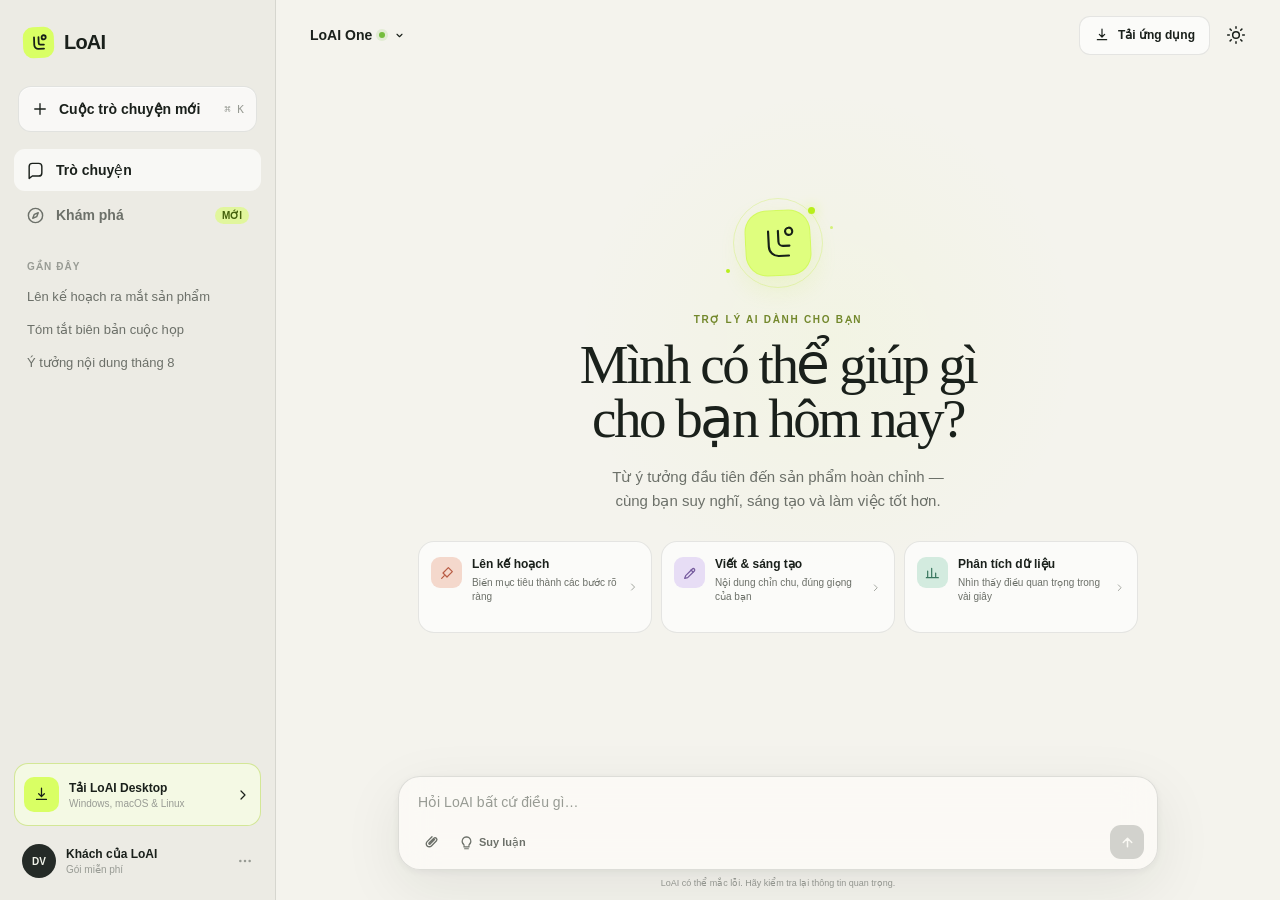
==== index.html @ 9339331f "Build LoAI product chat experience" ====
<!doctype html>
<html lang="vi">
  <head>
    <meta charset="UTF-8" />
    <meta name="viewport" content="width=device-width, initial-scale=1.0" />
    <meta name="description" content="LoAI — trợ lý AI hiểu cách bạn làm việc, viết và sáng tạo." />
    <meta name="theme-color" content="#f4f3ed" />
    <title>LoAI — Nghĩ lớn hơn. Làm nhanh hơn.</title>
    <link rel="icon" href="favicon.svg" type="image/svg+xml" />
    <link rel="stylesheet" href="styles.css" />
  </head>
  <body>
    <a class="skip-link" href="#main">Chuyển tới nội dung</a>

    <div class="app-shell">
      <div class="scrim" data-close-sidebar hidden></div>
      <aside class="sidebar" id="sidebar" aria-label="Thanh điều hướng">
        <div class="sidebar-top">
          <a class="brand" href="./" aria-label="Trang chủ LoAI">
            <span class="brand-mark" aria-hidden="true">
              <svg viewBox="0 0 32 32"><path d="M9 7.5v11c0 3.4 2.7 6 6 6h8"/><path d="M15.5 7.5v8.6c0 1.4 1.1 2.5 2.5 2.5h5"/><circle cx="23" cy="8" r="3"/></svg>
            </span>
            <span>LoAI</span>
          </a>
          <button class="icon-button mobile-only" type="button" data-close-sidebar aria-label="Đóng menu">
            <svg viewBox="0 0 24 24"><path d="m6 6 12 12M18 6 6 18"/></svg>
          </button>
        </div>

        <button class="new-chat" type="button" data-new-chat>
          <svg viewBox="0 0 24 24"><path d="M12 5v14M5 12h14"/></svg>
          <span>Cuộc trò chuyện mới</span>
          <kbd>⌘ K</kbd>
        </button>

        <nav class="sidebar-nav" aria-label="Điều hướng chính">
          <a class="nav-item is-active" href="#chat">
            <svg viewBox="0 0 24 24"><path d="M20 15a4 4 0 0 1-4 4H8l-4 3V7a4 4 0 0 1 4-4h8a4 4 0 0 1 4 4Z"/></svg>
            Trò chuyện
          </a>
          <a class="nav-item" href="#kham-pha">
            <svg viewBox="0 0 24 24"><circle cx="12" cy="12" r="9"/><path d="m15.5 8.5-2 5-5 2 2-5Z"/></svg>
            Khám phá
            <span class="badge">Mới</span>
          </a>
        </nav>

        <div class="history">
          <p class="eyebrow">Gần đây</p>
          <button class="history-item" type="button">Lên kế hoạch ra mắt sản phẩm</button>
          <button class="history-item" type="button">Tóm tắt biên bản cuộc họp</button>
          <button class="history-item" type="button">Ý tưởng nội dung tháng 8</button>
        </div>

        <div class="sidebar-footer">
          <a class="download-card" href="https://github.com/aerovfx/LoAIapp/releases/latest" target="_blank" rel="noopener noreferrer">
            <span class="download-icon"><svg viewBox="0 0 24 24"><path d="M12 3v12m0 0 4-4m-4 4-4-4M5 19h14"/></svg></span>
            <span><strong>Tải LoAI Desktop</strong><small>Windows, macOS & Linux</small></span>
            <svg class="arrow" viewBox="0 0 24 24"><path d="m9 18 6-6-6-6"/></svg>
          </a>
          <button class="profile" type="button">
            <span class="avatar">DV</span>
            <span><strong>Khách của LoAI</strong><small>Gói miễn phí</small></span>
            <svg viewBox="0 0 24 24"><circle cx="5" cy="12" r="1"/><circle cx="12" cy="12" r="1"/><circle cx="19" cy="12" r="1"/></svg>
          </button>
        </div>
      </aside>

      <main class="main" id="main">
        <header class="topbar">
          <button class="icon-button menu-button" type="button" data-open-sidebar aria-label="Mở menu" aria-controls="sidebar" aria-expanded="false">
            <svg viewBox="0 0 24 24"><path d="M4 7h16M4 12h16M4 17h16"/></svg>
          </button>
          <button class="model-picker" type="button" aria-label="Chọn mô hình">
            <span>LoAI One</span>
            <span class="status-dot"></span>
            <svg viewBox="0 0 24 24"><path d="m8 10 4 4 4-4"/></svg>
          </button>
          <div class="topbar-actions">
            <a class="desktop-cta" href="https://github.com/aerovfx/LoAIapp/releases/latest" target="_blank" rel="noopener noreferrer">
              <svg viewBox="0 0 24 24"><path d="M12 3v12m0 0 4-4m-4 4-4-4M5 19h14"/></svg>
              Tải ứng dụng
            </a>
            <button class="icon-button" type="button" data-theme-toggle aria-label="Đổi giao diện sáng tối">
              <svg class="sun-icon" viewBox="0 0 24 24"><circle cx="12" cy="12" r="4"/><path d="M12 2v2M12 20v2M4.93 4.93l1.42 1.42m11.3 11.3 1.42 1.42M2 12h2m16 0h2M4.93 19.07l1.42-1.42m11.3-11.3 1.42-1.42"/></svg>
              <svg class="moon-icon" viewBox="0 0 24 24"><path d="M20 15.3A9 9 0 0 1 8.7 4a9 9 0 1 0 11.3 11.3Z"/></svg>
            </button>
          </div>
        </header>

        <section class="chat" id="chat" aria-live="polite">
          <div class="welcome" data-welcome>
            <div class="hero-orbit" aria-hidden="true">
              <div class="orbit-ring"></div>
              <span class="spark spark-one"></span><span class="spark spark-two"></span>
              <div class="hero-mark">
                <svg viewBox="0 0 48 48"><path d="M13 10v17c0 6 4.8 11 11 11h11"/><path d="M24 10v12c0 2.8 2.2 5 5 5h7"/><circle cx="36" cy="11" r="4"/></svg>
              </div>
            </div>
            <p class="hero-kicker">TRỢ LÝ AI DÀNH CHO BẠN</p>
            <h1>Mình có thể giúp gì<br />cho bạn hôm nay?</h1>
            <p class="hero-copy">Từ ý tưởng đầu tiên đến sản phẩm hoàn chỉnh —<br class="desktop-break" /> cùng bạn suy nghĩ, sáng tạo và làm việc tốt hơn.</p>

            <div class="suggestions" aria-label="Câu hỏi gợi ý">
              <button type="button" data-prompt="Lên kế hoạch ra mắt sản phẩm trong 30 ngày">
                <span class="suggestion-icon coral"><svg viewBox="0 0 24 24"><path d="M14 4 6 12l6 6 8-8-6-6Z"/><path d="m4 20 4-4"/></svg></span>
                <span><strong>Lên kế hoạch</strong><small>Biến mục tiêu thành các bước rõ ràng</small></span>
                <svg class="arrow" viewBox="0 0 24 24"><path d="m9 18 6-6-6-6"/></svg>
              </button>
              <button type="button" data-prompt="Viết một bài giới thiệu LoAI thật cuốn hút">
                <span class="suggestion-icon lilac"><svg viewBox="0 0 24 24"><path d="m4 20 4.5-1 10-10a2.1 2.1 0 0 0-3-3l-10 10L4 20Z"/><path d="m13.5 7.5 3 3"/></svg></span>
                <span><strong>Viết & sáng tạo</strong><small>Nội dung chỉn chu, đúng giọng của bạn</small></span>
                <svg class="arrow" viewBox="0 0 24 24"><path d="m9 18 6-6-6-6"/></svg>
              </button>
              <button type="button" data-prompt="Phân tích những xu hướng AI nổi bật gần đây">
                <span class="suggestion-icon mint"><svg viewBox="0 0 24 24"><path d="M4 19V9m6 10V5m6 14v-7m4 7H2"/></svg></span>
                <span><strong>Phân tích dữ liệu</strong><small>Nhìn thấy điều quan trọng trong vài giây</small></span>
                <svg class="arrow" viewBox="0 0 24 24"><path d="m9 18 6-6-6-6"/></svg>
              </button>
            </div>
          </div>

          <div class="conversation" data-conversation hidden></div>
        </section>

        <div class="composer-wrap">
          <form class="composer" data-composer>
            <label class="sr-only" for="message">Nhắn tin cho LoAI</label>
            <textarea id="message" rows="1" maxlength="2000" placeholder="Hỏi LoAI bất cứ điều gì…"></textarea>
            <div class="composer-actions">
              <div>
                <button class="tool-button" type="button" aria-label="Đính kèm tệp"><svg viewBox="0 0 24 24"><path d="m12 5-6.5 6.5a4 4 0 0 0 5.7 5.7L18 10.4a2.5 2.5 0 0 0-3.5-3.5L8 13.4a1 1 0 0 0 1.4 1.4l6-6"/></svg></button>
                <button class="mode-button" type="button"><svg viewBox="0 0 24 24"><path d="M12 3a7 7 0 0 0-4 12.7V19h8v-3.3A7 7 0 0 0 12 3Z"/><path d="M9 22h6"/></svg> Suy luận</button>
              </div>
              <button class="send-button" type="submit" aria-label="Gửi tin nhắn" disabled><svg viewBox="0 0 24 24"><path d="m6 12 6-6 6 6M12 6v12"/></svg></button>
            </div>
          </form>
          <p class="disclaimer">LoAI có thể mắc lỗi. Hãy kiểm tra lại thông tin quan trọng.</p>
        </div>
      </main>
    </div>

    <script src="app.js"></script>
  </body>
</html>
---- styles.css ----
:root {
  color-scheme: light;
  --bg: #f4f3ed;
  --panel: #ecebe4;
  --card: rgba(255, 255, 255, 0.66);
  --card-solid: #fbfaf6;
  --text: #1a201b;
  --muted: #6c7069;
  --subtle: #989b94;
  --line: rgba(26, 32, 27, 0.1);
  --accent: #d9ff64;
  --accent-strong: #b9ef1c;
  --accent-ink: #172018;
  --shadow: 0 18px 60px rgba(31, 35, 27, 0.08), 0 2px 8px rgba(31, 35, 27, 0.06);
  --sidebar-width: 276px;
}

[data-theme="dark"] {
  color-scheme: dark;
  --bg: #171a18;
  --panel: #111412;
  --card: rgba(255, 255, 255, 0.055);
  --card-solid: #222622;
  --text: #f1f2ea;
  --muted: #a2a69d;
  --subtle: #797e76;
  --line: rgba(255, 255, 255, 0.1);
  --accent: #cdf450;
  --accent-strong: #b5e929;
  --accent-ink: #151a15;
  --shadow: 0 18px 60px rgba(0, 0, 0, 0.28), 0 2px 8px rgba(0, 0, 0, 0.18);
}

* { box-sizing: border-box; }
html { height: 100%; scroll-behavior: smooth; }
body {
  margin: 0;
  min-width: 320px;
  height: 100%;
  overflow: hidden;
  background: var(--bg);
  color: var(--text);
  font-family: Inter, ui-sans-serif, -apple-system, BlinkMacSystemFont, "Segoe UI", sans-serif;
  -webkit-font-smoothing: antialiased;
}
button, textarea { font: inherit; }
button, a { -webkit-tap-highlight-color: transparent; }
button { color: inherit; }
a { color: inherit; text-decoration: none; }
svg { width: 20px; fill: none; stroke: currentColor; stroke-width: 1.8; stroke-linecap: round; stroke-linejoin: round; }
button:focus-visible, a:focus-visible, textarea:focus-visible { outline: 3px solid color-mix(in srgb, var(--accent-strong) 70%, transparent); outline-offset: 2px; }

.skip-link { position: fixed; z-index: 100; top: 10px; left: 10px; padding: 10px 14px; border-radius: 10px; background: var(--text); color: var(--bg); transform: translateY(-150%); }
.skip-link:focus { transform: none; }
.sr-only { position: absolute; width: 1px; height: 1px; overflow: hidden; clip: rect(0, 0, 0, 0); white-space: nowrap; }
.app-shell { display: flex; height: 100dvh; }

.sidebar { width: var(--sidebar-width); flex: 0 0 var(--sidebar-width); display: flex; flex-direction: column; padding: 20px 14px 12px; background: var(--panel); border-right: 1px solid var(--line); z-index: 30; }
.sidebar-top { height: 44px; display: flex; align-items: center; justify-content: space-between; padding: 0 6px 0 9px; }
.brand { display: inline-flex; align-items: center; gap: 10px; font-size: 20px; font-weight: 750; letter-spacing: -0.04em; }
.brand-mark { display: grid; place-items: center; width: 31px; height: 31px; border-radius: 10px; background: var(--accent); color: var(--accent-ink); transform: rotate(-2deg); }
.brand-mark svg { width: 22px; stroke-width: 2.6; }
.icon-button { width: 40px; height: 40px; display: grid; place-items: center; border: 0; border-radius: 12px; background: transparent; cursor: pointer; }
.icon-button:hover { background: var(--card); }
.mobile-only, .menu-button { display: none; }
.new-chat { min-height: 46px; margin: 22px 4px 17px; padding: 0 12px; display: flex; align-items: center; gap: 10px; border: 1px solid var(--line); border-radius: 13px; background: var(--card); box-shadow: 0 1px 0 rgba(255,255,255,.5) inset; cursor: pointer; font-size: 14px; font-weight: 620; }
.new-chat:hover { border-color: color-mix(in srgb, var(--text) 18%, transparent); background: var(--card-solid); }
.new-chat svg { width: 18px; }
.new-chat kbd { margin-left: auto; color: var(--subtle); font: 11px ui-monospace, monospace; }
.sidebar-nav { display: grid; gap: 3px; }
.nav-item { min-height: 42px; display: flex; align-items: center; gap: 11px; padding: 0 12px; border-radius: 11px; color: var(--muted); font-size: 14px; font-weight: 560; }
.nav-item svg { width: 19px; }
.nav-item:hover, .nav-item.is-active { color: var(--text); background: var(--card); }
.badge { margin-left: auto; padding: 3px 7px; border-radius: 999px; color: #44600c; background: color-mix(in srgb, var(--accent) 55%, transparent); font-size: 10px; font-weight: 750; text-transform: uppercase; }
.history { padding: 25px 5px 0; overflow: hidden; }
.eyebrow { margin: 0 8px 8px; color: var(--subtle); font-size: 10px; font-weight: 750; letter-spacing: .11em; text-transform: uppercase; }
.history-item { width: 100%; padding: 9px 8px; overflow: hidden; border: 0; border-radius: 9px; background: transparent; color: var(--muted); cursor: pointer; font-size: 13px; text-align: left; text-overflow: ellipsis; white-space: nowrap; }
.history-item:hover { color: var(--text); background: var(--card); }
.sidebar-footer { margin-top: auto; display: grid; gap: 8px; }
.download-card { min-height: 63px; display: flex; align-items: center; gap: 10px; padding: 9px; border: 1px solid color-mix(in srgb, var(--accent-strong) 32%, var(--line)); border-radius: 14px; background: color-mix(in srgb, var(--accent) 12%, var(--card)); }
.download-card:hover { background: color-mix(in srgb, var(--accent) 22%, var(--card)); }
.download-icon { width: 35px; height: 35px; flex: 0 0 auto; display: grid; place-items: center; border-radius: 10px; background: var(--accent); color: var(--accent-ink); }
.download-icon svg { width: 17px; }
.download-card > span:nth-child(2), .profile > span:nth-child(2) { min-width: 0; display: grid; gap: 3px; }
.download-card strong, .profile strong { font-size: 12px; font-weight: 680; }
.download-card small, .profile small { color: var(--subtle); font-size: 10px; }
.arrow { width: 16px; margin-left: auto; }
.profile { width: 100%; min-height: 54px; display: flex; align-items: center; gap: 10px; padding: 8px; border: 0; border-radius: 12px; background: transparent; cursor: pointer; text-align: left; }
.profile:hover { background: var(--card); }
.profile > svg { width: 16px; margin-left: auto; color: var(--subtle); }
.avatar { width: 34px; height: 34px; display: grid; place-items: center; border-radius: 50%; background: #252b27; color: #f2f4ea; font-size: 10px; font-weight: 720; }

.main { position: relative; min-width: 0; flex: 1; display: flex; flex-direction: column; background: radial-gradient(circle at 55% 38%, color-mix(in srgb, var(--accent) 7%, transparent), transparent 32%), var(--bg); }
.topbar { height: 70px; flex: 0 0 70px; display: flex; align-items: center; justify-content: space-between; padding: 0 24px; }
.model-picker { min-height: 40px; display: flex; align-items: center; gap: 7px; padding: 0 10px; border: 0; border-radius: 11px; background: transparent; cursor: pointer; font-size: 14px; font-weight: 650; }
.model-picker:hover { background: var(--card); }
.model-picker svg { width: 15px; }
.status-dot { width: 6px; height: 6px; border-radius: 50%; background: #75bd3d; box-shadow: 0 0 0 3px color-mix(in srgb, #75bd3d 14%, transparent); }
.topbar-actions { display: flex; align-items: center; gap: 6px; }
.desktop-cta { height: 39px; display: inline-flex; align-items: center; gap: 8px; padding: 0 14px; border: 1px solid var(--line); border-radius: 11px; background: var(--card); font-size: 12px; font-weight: 650; }
.desktop-cta:hover { border-color: color-mix(in srgb, var(--accent-strong) 50%, var(--line)); }
.desktop-cta svg { width: 16px; }
.moon-icon { display: none; }
[data-theme="dark"] .sun-icon { display: none; }
[data-theme="dark"] .moon-icon { display: block; }

.chat { min-height: 0; flex: 1; overflow-y: auto; scrollbar-width: thin; scrollbar-color: var(--line) transparent; }
.welcome { width: min(820px, calc(100% - 40px)); min-height: 100%; margin: 0 auto; padding: clamp(24px, 5vh, 64px) 0 185px; display: flex; flex-direction: column; align-items: center; justify-content: center; text-align: center; }
.hero-orbit { position: relative; width: 92px; height: 92px; display: grid; place-items: center; margin-bottom: 25px; }
.orbit-ring { position: absolute; inset: 1px; border: 1px solid color-mix(in srgb, var(--accent-strong) 24%, transparent); border-radius: 50%; animation: orbit 12s linear infinite; }
.orbit-ring::after { content: ""; position: absolute; top: 8px; right: 7px; width: 7px; height: 7px; border-radius: 50%; background: var(--accent-strong); box-shadow: 0 0 12px var(--accent); }
.hero-mark { width: 66px; height: 66px; display: grid; place-items: center; border: 1px solid color-mix(in srgb, var(--accent-strong) 32%, transparent); border-radius: 22px; background: color-mix(in srgb, var(--accent) 82%, var(--card-solid)); color: var(--accent-ink); box-shadow: 0 10px 26px color-mix(in srgb, var(--accent-strong) 16%, transparent); transform: rotate(-3deg); }
.hero-mark svg { width: 43px; stroke-width: 2.4; }
.spark { position: absolute; border-radius: 50%; background: var(--accent-strong); }
.spark-one { width: 4px; height: 4px; left: -6px; bottom: 16px; }
.spark-two { width: 3px; height: 3px; right: -9px; top: 29px; opacity: .55; }
.hero-kicker { margin: 0 0 13px; color: #73882c; font-size: 10px; font-weight: 800; letter-spacing: .17em; }
.welcome h1 { margin: 0; max-width: 670px; font-family: Georgia, "Times New Roman", serif; font-size: clamp(38px, 4.3vw, 61px); font-weight: 480; letter-spacing: -.045em; line-height: .98; }
.hero-copy { margin: 20px 0 28px; color: var(--muted); font-size: 15px; line-height: 1.6; }
.suggestions { width: min(720px, 100%); display: grid; grid-template-columns: repeat(3, 1fr); gap: 9px; }
.suggestions button { min-height: 92px; display: flex; align-items: flex-start; gap: 10px; padding: 15px 12px; border: 1px solid var(--line); border-radius: 16px; background: var(--card); cursor: pointer; text-align: left; transition: transform .2s ease, border-color .2s ease, background .2s ease; }
.suggestions button:hover { transform: translateY(-2px); border-color: color-mix(in srgb, var(--text) 17%, transparent); background: var(--card-solid); }
.suggestions button > span:nth-child(2) { min-width: 0; display: grid; gap: 5px; }
.suggestions strong { font-size: 12px; font-weight: 680; }
.suggestions small { color: var(--muted); font-size: 10px; line-height: 1.35; }
.suggestion-icon { width: 31px; height: 31px; flex: 0 0 auto; display: grid; place-items: center; border-radius: 9px; }
.suggestion-icon svg { width: 16px; }
.suggestion-icon.coral { color: #b85b44; background: #f4d8cc; }
.suggestion-icon.lilac { color: #755a9d; background: #e7ddf5; }
.suggestion-icon.mint { color: #39775f; background: #d3ebdf; }
.suggestions .arrow { align-self: center; width: 14px; color: var(--subtle); }

.conversation { width: min(760px, calc(100% - 42px)); margin: 0 auto; padding: 48px 0 190px; }
.message { display: flex; gap: 13px; margin-bottom: 27px; animation: message-in .35s ease both; }
.message.user { justify-content: flex-end; }
.message-bubble { max-width: min(610px, 88%); font-size: 15px; line-height: 1.65; }
.user .message-bubble { padding: 11px 16px; border: 1px solid var(--line); border-radius: 18px 18px 5px 18px; background: var(--card-solid); }
.assistant-avatar { width: 32px; height: 32px; flex: 0 0 auto; display: grid; place-items: center; border-radius: 10px; background: var(--accent); color: var(--accent-ink); font-family: Georgia, serif; font-size: 15px; font-weight: bold; }
.assistant .message-bubble { padding-top: 3px; }
.assistant .message-bubble p { margin: 0; }
.typing { display: inline-flex; gap: 4px; align-items: center; height: 24px; }
.typing i { width: 5px; height: 5px; border-radius: 50%; background: var(--muted); animation: typing 1s ease-in-out infinite; }
.typing i:nth-child(2) { animation-delay: .15s; }.typing i:nth-child(3) { animation-delay: .3s; }

.composer-wrap { position: absolute; z-index: 10; right: 0; bottom: 0; left: 0; padding: 30px 24px 12px; background: linear-gradient(to bottom, transparent, var(--bg) 25%, var(--bg)); }
.composer { width: min(760px, 100%); margin: 0 auto; padding: 13px 13px 10px 17px; border: 1px solid color-mix(in srgb, var(--text) 13%, transparent); border-radius: 22px; background: color-mix(in srgb, var(--card-solid) 92%, transparent); box-shadow: var(--shadow); backdrop-filter: blur(18px); }
.composer textarea { width: 100%; min-height: 30px; max-height: 140px; display: block; resize: none; overflow-y: auto; border: 0; outline: 0; background: transparent; color: var(--text); font-size: 14px; line-height: 1.55; }
.composer textarea::placeholder { color: var(--subtle); }
.composer-actions, .composer-actions > div { display: flex; align-items: center; }
.composer-actions { justify-content: space-between; margin-top: 5px; }
.composer-actions > div { gap: 3px; }
.tool-button, .mode-button { height: 32px; border: 0; border-radius: 9px; background: transparent; color: var(--muted); cursor: pointer; }
.tool-button { width: 32px; display: grid; place-items: center; }
.tool-button svg { width: 18px; }
.mode-button { display: flex; align-items: center; gap: 5px; padding: 0 8px; font-size: 11px; font-weight: 580; }
.mode-button svg { width: 15px; }
.tool-button:hover, .mode-button:hover { color: var(--text); background: var(--card); }
.send-button { width: 34px; height: 34px; display: grid; place-items: center; border: 0; border-radius: 11px; background: var(--text); color: var(--bg); cursor: pointer; transition: transform .15s ease, opacity .15s ease; }
.send-button:hover:not(:disabled) { transform: translateY(-1px); }
.send-button:disabled { opacity: .18; cursor: default; }
.send-button svg { width: 17px; stroke-width: 2.1; }
.disclaimer { margin: 8px 0 0; color: var(--subtle); font-size: 9px; text-align: center; }
.scrim { position: fixed; z-index: 20; inset: 0; background: rgba(10, 14, 11, .38); backdrop-filter: blur(2px); }

@keyframes orbit { to { transform: rotate(360deg); } }
@keyframes message-in { from { opacity: 0; transform: translateY(8px); } }
@keyframes typing { 0%, 60%, 100% { opacity: .3; transform: translateY(0); } 30% { opacity: 1; transform: translateY(-3px); } }

@media (max-width: 980px) {
  .suggestions { grid-template-columns: 1fr; width: min(520px, 100%); }
  .suggestions button { min-height: 68px; align-items: center; }
  .welcome { justify-content: flex-start; padding-top: 5vh; }
}

@media (max-width: 820px) {
  .sidebar { position: fixed; top: 0; bottom: 0; left: 0; width: min(86vw, 310px); transform: translateX(-105%); transition: transform .25s ease; box-shadow: 20px 0 60px rgba(0,0,0,.16); }
  .sidebar.is-open { transform: none; }
  .mobile-only, .menu-button { display: grid; }
  .topbar { height: 62px; flex-basis: 62px; padding: 0 12px; }
  .topbar .model-picker { margin-right: auto; }
  .desktop-cta { width: 40px; padding: 0; justify-content: center; font-size: 0; }
  .desktop-cta svg { width: 18px; }
  .welcome { width: min(620px, calc(100% - 30px)); padding-bottom: 180px; }
  .composer-wrap { padding-right: 12px; padding-left: 12px; }
}

@media (max-width: 520px) {
  .welcome { padding-top: 22px; }
  .hero-orbit { width: 74px; height: 74px; margin-bottom: 18px; }
  .hero-mark { width: 55px; height: 55px; border-radius: 18px; }
  .hero-mark svg { width: 36px; }
  .welcome h1 { font-size: 37px; }
  .hero-copy { margin: 16px 0 21px; font-size: 13px; }
  .desktop-break { display: none; }
  .suggestions { gap: 7px; }
  .suggestions button { min-height: 62px; padding: 10px; border-radius: 14px; }
  .suggestions small { display: none; }
  .conversation { width: calc(100% - 28px); padding-top: 30px; }
  .message-bubble { font-size: 14px; }
  .composer { border-radius: 18px; }
}

@media (prefers-reduced-motion: reduce) {
  *, *::before, *::after { scroll-behavior: auto !important; animation-duration: .01ms !important; animation-iteration-count: 1 !important; transition-duration: .01ms !important; }
}
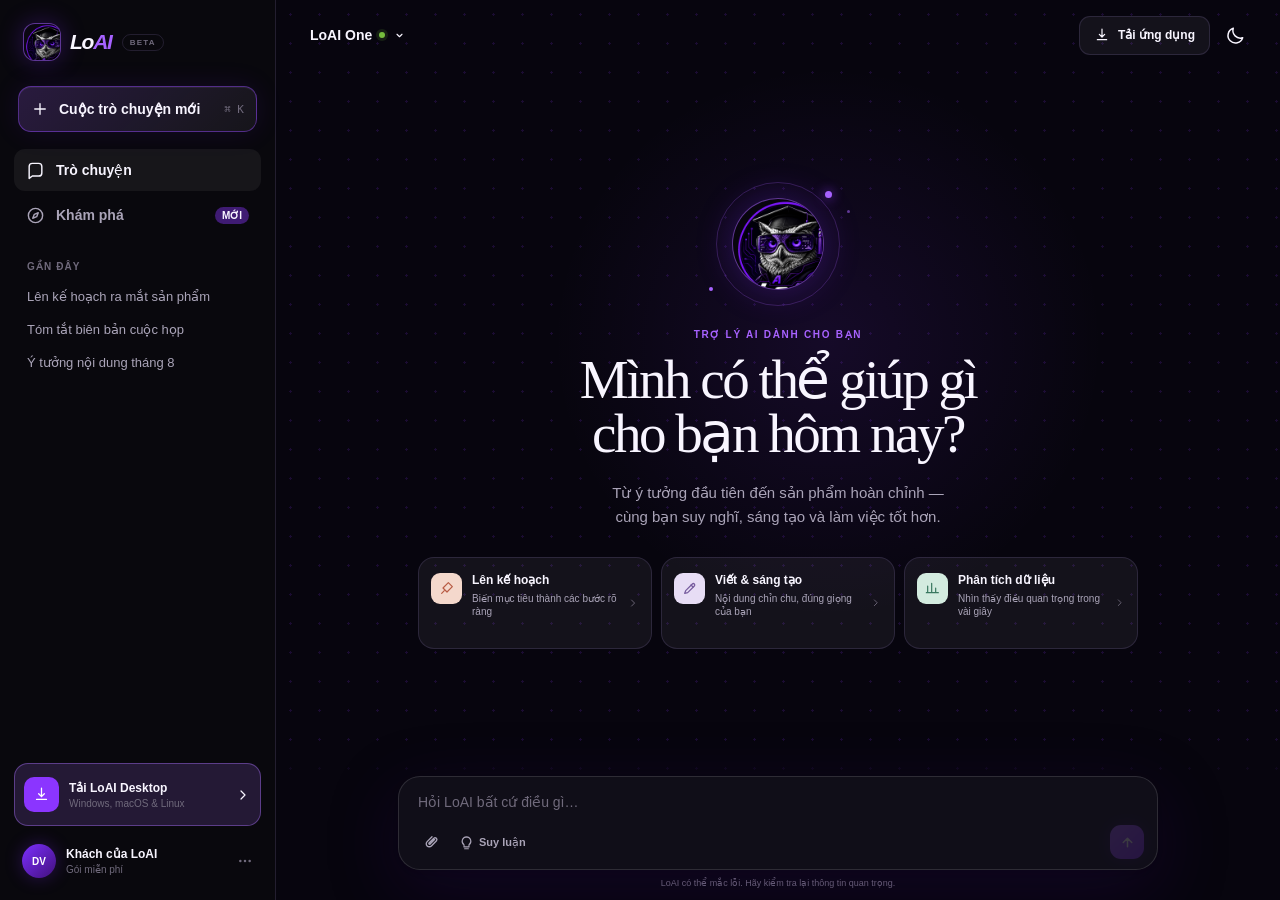
==== commit ee6706e6: "Apply LoAI owl branding and purple visual system" ====
--- a/index.html
+++ b/index.html
@@ -4,9 +4,9 @@
     <meta charset="UTF-8" />
     <meta name="viewport" content="width=device-width, initial-scale=1.0" />
     <meta name="description" content="LoAI — trợ lý AI hiểu cách bạn làm việc, viết và sáng tạo." />
-    <meta name="theme-color" content="#f4f3ed" />
+    <meta name="theme-color" content="#07050e" />
     <title>LoAI — Nghĩ lớn hơn. Làm nhanh hơn.</title>
-    <link rel="icon" href="favicon.svg" type="image/svg+xml" />
+    <link rel="icon" href="assets/owl.png" type="image/png" />
     <link rel="stylesheet" href="styles.css" />
   </head>
   <body>
@@ -17,10 +17,9 @@
       <aside class="sidebar" id="sidebar" aria-label="Thanh điều hướng">
         <div class="sidebar-top">
           <a class="brand" href="./" aria-label="Trang chủ LoAI">
-            <span class="brand-mark" aria-hidden="true">
-              <svg viewBox="0 0 32 32"><path d="M9 7.5v11c0 3.4 2.7 6 6 6h8"/><path d="M15.5 7.5v8.6c0 1.4 1.1 2.5 2.5 2.5h5"/><circle cx="23" cy="8" r="3"/></svg>
-            </span>
-            <span>LoAI</span>
+            <span class="brand-mark" aria-hidden="true"><img src="assets/owl.png" alt="" /></span>
+            <span class="brand-word"><i>Lo</i><b>AI</b></span>
+            <span class="brand-beta">Beta</span>
           </a>
           <button class="icon-button mobile-only" type="button" data-close-sidebar aria-label="Đóng menu">
             <svg viewBox="0 0 24 24"><path d="m6 6 12 12M18 6 6 18"/></svg>
@@ -53,7 +52,7 @@
         </div>
 
         <div class="sidebar-footer">
-          <a class="download-card" href="https://github.com/aerovfx/LoAIapp/releases/latest" target="_blank" rel="noopener noreferrer">
+          <a class="download-card" href="https://github.com/aerovfx/LoAIapp/releases" target="_blank" rel="noopener noreferrer">
             <span class="download-icon"><svg viewBox="0 0 24 24"><path d="M12 3v12m0 0 4-4m-4 4-4-4M5 19h14"/></svg></span>
             <span><strong>Tải LoAI Desktop</strong><small>Windows, macOS & Linux</small></span>
             <svg class="arrow" viewBox="0 0 24 24"><path d="m9 18 6-6-6-6"/></svg>
@@ -77,7 +76,7 @@
             <svg viewBox="0 0 24 24"><path d="m8 10 4 4 4-4"/></svg>
           </button>
           <div class="topbar-actions">
-            <a class="desktop-cta" href="https://github.com/aerovfx/LoAIapp/releases/latest" target="_blank" rel="noopener noreferrer">
+            <a class="desktop-cta" href="https://github.com/aerovfx/LoAIapp/releases" target="_blank" rel="noopener noreferrer">
               <svg viewBox="0 0 24 24"><path d="M12 3v12m0 0 4-4m-4 4-4-4M5 19h14"/></svg>
               Tải ứng dụng
             </a>
@@ -93,9 +92,7 @@
             <div class="hero-orbit" aria-hidden="true">
               <div class="orbit-ring"></div>
               <span class="spark spark-one"></span><span class="spark spark-two"></span>
-              <div class="hero-mark">
-                <svg viewBox="0 0 48 48"><path d="M13 10v17c0 6 4.8 11 11 11h11"/><path d="M24 10v12c0 2.8 2.2 5 5 5h7"/><circle cx="36" cy="11" r="4"/></svg>
-              </div>
+              <div class="hero-mark"><img src="assets/owl.png" alt="Biểu tượng cú mèo LoAI" /></div>
             </div>
             <p class="hero-kicker">TRỢ LÝ AI DÀNH CHO BẠN</p>
             <h1>Mình có thể giúp gì<br />cho bạn hôm nay?</h1>
--- a/styles.css
+++ b/styles.css
@@ -1,34 +1,36 @@
 :root {
+  color-scheme: dark;
+  --bg: #07050e;
+  --panel: #09080d;
+  --card: rgba(255, 255, 255, 0.055);
+  --card-solid: #12101a;
+  --text: #f8f5ff;
+  --muted: #aaa4b8;
+  --subtle: #706a7c;
+  --line: rgba(190, 166, 255, 0.14);
+  --accent: #8b35ff;
+  --accent-strong: #a762ff;
+  --accent-ink: #ffffff;
+  --glow: rgba(126, 41, 255, 0.28);
+  --shadow: 0 20px 70px rgba(44, 7, 91, 0.28), 0 2px 12px rgba(0, 0, 0, 0.3);
+  --sidebar-width: 276px;
+}
+
+[data-theme="light"] {
   color-scheme: light;
-  --bg: #f4f3ed;
-  --panel: #ecebe4;
-  --card: rgba(255, 255, 255, 0.66);
-  --card-solid: #fbfaf6;
-  --text: #1a201b;
-  --muted: #6c7069;
-  --subtle: #989b94;
-  --line: rgba(26, 32, 27, 0.1);
-  --accent: #d9ff64;
-  --accent-strong: #b9ef1c;
-  --accent-ink: #172018;
-  --shadow: 0 18px 60px rgba(31, 35, 27, 0.08), 0 2px 8px rgba(31, 35, 27, 0.06);
-  --sidebar-width: 276px;
-}
-
-[data-theme="dark"] {
-  color-scheme: dark;
-  --bg: #171a18;
-  --panel: #111412;
-  --card: rgba(255, 255, 255, 0.055);
-  --card-solid: #222622;
-  --text: #f1f2ea;
-  --muted: #a2a69d;
-  --subtle: #797e76;
-  --line: rgba(255, 255, 255, 0.1);
-  --accent: #cdf450;
-  --accent-strong: #b5e929;
-  --accent-ink: #151a15;
-  --shadow: 0 18px 60px rgba(0, 0, 0, 0.28), 0 2px 8px rgba(0, 0, 0, 0.18);
+  --bg: #f8f6ff;
+  --panel: #eee9f9;
+  --card: rgba(255, 255, 255, 0.72);
+  --card-solid: #ffffff;
+  --text: #171020;
+  --muted: #6f687a;
+  --subtle: #9690a0;
+  --line: rgba(65, 36, 95, 0.12);
+  --accent: #7b2cff;
+  --accent-strong: #6419e8;
+  --accent-ink: #ffffff;
+  --glow: rgba(126, 41, 255, 0.12);
+  --shadow: 0 18px 60px rgba(57, 31, 87, 0.11), 0 2px 8px rgba(57, 31, 87, 0.06);
 }
 
 * { box-sizing: border-box; }
@@ -57,13 +59,17 @@
 
 .sidebar { width: var(--sidebar-width); flex: 0 0 var(--sidebar-width); display: flex; flex-direction: column; padding: 20px 14px 12px; background: var(--panel); border-right: 1px solid var(--line); z-index: 30; }
 .sidebar-top { height: 44px; display: flex; align-items: center; justify-content: space-between; padding: 0 6px 0 9px; }
-.brand { display: inline-flex; align-items: center; gap: 10px; font-size: 20px; font-weight: 750; letter-spacing: -0.04em; }
-.brand-mark { display: grid; place-items: center; width: 31px; height: 31px; border-radius: 10px; background: var(--accent); color: var(--accent-ink); transform: rotate(-2deg); }
-.brand-mark svg { width: 22px; stroke-width: 2.6; }
+.brand { display: inline-flex; align-items: center; gap: 9px; font-size: 20px; font-weight: 750; letter-spacing: -0.04em; }
+.brand-mark { display: grid; place-items: center; width: 38px; height: 38px; overflow: hidden; border: 1px solid rgba(160, 93, 255, .55); border-radius: 12px; background: #0b0713; box-shadow: 0 0 24px var(--glow); }
+.brand-mark img { width: 47px; height: 47px; object-fit: contain; }
+.brand-word { font-size: 21px; font-style: italic; letter-spacing: -.06em; }
+.brand-word i { font-style: inherit; color: var(--text); }
+.brand-word b { color: var(--accent-strong); }
+.brand-beta { margin-left: 1px; padding: 3px 7px; border: 1px solid var(--line); border-radius: 999px; color: var(--subtle); font-size: 8px; font-weight: 700; letter-spacing: .16em; text-transform: uppercase; }
 .icon-button { width: 40px; height: 40px; display: grid; place-items: center; border: 0; border-radius: 12px; background: transparent; cursor: pointer; }
 .icon-button:hover { background: var(--card); }
 .mobile-only, .menu-button { display: none; }
-.new-chat { min-height: 46px; margin: 22px 4px 17px; padding: 0 12px; display: flex; align-items: center; gap: 10px; border: 1px solid var(--line); border-radius: 13px; background: var(--card); box-shadow: 0 1px 0 rgba(255,255,255,.5) inset; cursor: pointer; font-size: 14px; font-weight: 620; }
+.new-chat { min-height: 46px; margin: 22px 4px 17px; padding: 0 12px; display: flex; align-items: center; gap: 10px; border: 1px solid color-mix(in srgb, var(--accent) 38%, var(--line)); border-radius: 13px; background: linear-gradient(135deg, color-mix(in srgb, var(--accent) 16%, var(--card)), var(--card)); box-shadow: 0 1px 0 rgba(255,255,255,.06) inset, 0 0 28px color-mix(in srgb, var(--glow) 38%, transparent); cursor: pointer; font-size: 14px; font-weight: 620; }
 .new-chat:hover { border-color: color-mix(in srgb, var(--text) 18%, transparent); background: var(--card-solid); }
 .new-chat svg { width: 18px; }
 .new-chat kbd { margin-left: auto; color: var(--subtle); font: 11px ui-monospace, monospace; }
@@ -71,7 +77,7 @@
 .nav-item { min-height: 42px; display: flex; align-items: center; gap: 11px; padding: 0 12px; border-radius: 11px; color: var(--muted); font-size: 14px; font-weight: 560; }
 .nav-item svg { width: 19px; }
 .nav-item:hover, .nav-item.is-active { color: var(--text); background: var(--card); }
-.badge { margin-left: auto; padding: 3px 7px; border-radius: 999px; color: #44600c; background: color-mix(in srgb, var(--accent) 55%, transparent); font-size: 10px; font-weight: 750; text-transform: uppercase; }
+.badge { margin-left: auto; padding: 3px 7px; border-radius: 999px; color: var(--text); background: color-mix(in srgb, var(--accent) 42%, transparent); font-size: 10px; font-weight: 750; text-transform: uppercase; }
 .history { padding: 25px 5px 0; overflow: hidden; }
 .eyebrow { margin: 0 8px 8px; color: var(--subtle); font-size: 10px; font-weight: 750; letter-spacing: .11em; text-transform: uppercase; }
 .history-item { width: 100%; padding: 9px 8px; overflow: hidden; border: 0; border-radius: 9px; background: transparent; color: var(--muted); cursor: pointer; font-size: 13px; text-align: left; text-overflow: ellipsis; white-space: nowrap; }
@@ -88,9 +94,9 @@
 .profile { width: 100%; min-height: 54px; display: flex; align-items: center; gap: 10px; padding: 8px; border: 0; border-radius: 12px; background: transparent; cursor: pointer; text-align: left; }
 .profile:hover { background: var(--card); }
 .profile > svg { width: 16px; margin-left: auto; color: var(--subtle); }
-.avatar { width: 34px; height: 34px; display: grid; place-items: center; border-radius: 50%; background: #252b27; color: #f2f4ea; font-size: 10px; font-weight: 720; }
-
-.main { position: relative; min-width: 0; flex: 1; display: flex; flex-direction: column; background: radial-gradient(circle at 55% 38%, color-mix(in srgb, var(--accent) 7%, transparent), transparent 32%), var(--bg); }
+.avatar { width: 34px; height: 34px; display: grid; place-items: center; border-radius: 50%; background: linear-gradient(135deg, #7c2fff, #42107c); color: #fff; font-size: 10px; font-weight: 720; box-shadow: 0 0 18px var(--glow); }
+
+.main { position: relative; min-width: 0; flex: 1; display: flex; flex-direction: column; background-color: var(--bg); background-image: radial-gradient(circle at 55% 38%, color-mix(in srgb, var(--accent) 11%, transparent), transparent 35%), radial-gradient(circle, color-mix(in srgb, var(--accent) 15%, transparent) 1px, transparent 1.3px); background-size: auto, 29px 29px; }
 .topbar { height: 70px; flex: 0 0 70px; display: flex; align-items: center; justify-content: space-between; padding: 0 24px; }
 .model-picker { min-height: 40px; display: flex; align-items: center; gap: 7px; padding: 0 10px; border: 0; border-radius: 11px; background: transparent; cursor: pointer; font-size: 14px; font-weight: 650; }
 .model-picker:hover { background: var(--card); }
@@ -100,21 +106,22 @@
 .desktop-cta { height: 39px; display: inline-flex; align-items: center; gap: 8px; padding: 0 14px; border: 1px solid var(--line); border-radius: 11px; background: var(--card); font-size: 12px; font-weight: 650; }
 .desktop-cta:hover { border-color: color-mix(in srgb, var(--accent-strong) 50%, var(--line)); }
 .desktop-cta svg { width: 16px; }
-.moon-icon { display: none; }
-[data-theme="dark"] .sun-icon { display: none; }
-[data-theme="dark"] .moon-icon { display: block; }
+.moon-icon { display: block; }
+.sun-icon { display: none; }
+[data-theme="light"] .sun-icon { display: block; }
+[data-theme="light"] .moon-icon { display: none; }
 
 .chat { min-height: 0; flex: 1; overflow-y: auto; scrollbar-width: thin; scrollbar-color: var(--line) transparent; }
 .welcome { width: min(820px, calc(100% - 40px)); min-height: 100%; margin: 0 auto; padding: clamp(24px, 5vh, 64px) 0 185px; display: flex; flex-direction: column; align-items: center; justify-content: center; text-align: center; }
-.hero-orbit { position: relative; width: 92px; height: 92px; display: grid; place-items: center; margin-bottom: 25px; }
+.hero-orbit { position: relative; width: 126px; height: 126px; display: grid; place-items: center; margin-bottom: 22px; }
 .orbit-ring { position: absolute; inset: 1px; border: 1px solid color-mix(in srgb, var(--accent-strong) 24%, transparent); border-radius: 50%; animation: orbit 12s linear infinite; }
 .orbit-ring::after { content: ""; position: absolute; top: 8px; right: 7px; width: 7px; height: 7px; border-radius: 50%; background: var(--accent-strong); box-shadow: 0 0 12px var(--accent); }
-.hero-mark { width: 66px; height: 66px; display: grid; place-items: center; border: 1px solid color-mix(in srgb, var(--accent-strong) 32%, transparent); border-radius: 22px; background: color-mix(in srgb, var(--accent) 82%, var(--card-solid)); color: var(--accent-ink); box-shadow: 0 10px 26px color-mix(in srgb, var(--accent-strong) 16%, transparent); transform: rotate(-3deg); }
-.hero-mark svg { width: 43px; stroke-width: 2.4; }
+.hero-mark { width: 92px; height: 92px; display: grid; place-items: center; overflow: hidden; border: 1px solid color-mix(in srgb, var(--accent-strong) 55%, transparent); border-radius: 50%; background: #08050e; box-shadow: 0 0 36px var(--glow); }
+.hero-mark img { width: 105px; height: 105px; object-fit: contain; }
 .spark { position: absolute; border-radius: 50%; background: var(--accent-strong); }
 .spark-one { width: 4px; height: 4px; left: -6px; bottom: 16px; }
 .spark-two { width: 3px; height: 3px; right: -9px; top: 29px; opacity: .55; }
-.hero-kicker { margin: 0 0 13px; color: #73882c; font-size: 10px; font-weight: 800; letter-spacing: .17em; }
+.hero-kicker { margin: 0 0 13px; color: var(--accent-strong); font-size: 10px; font-weight: 800; letter-spacing: .17em; }
 .welcome h1 { margin: 0; max-width: 670px; font-family: Georgia, "Times New Roman", serif; font-size: clamp(38px, 4.3vw, 61px); font-weight: 480; letter-spacing: -.045em; line-height: .98; }
 .hero-copy { margin: 20px 0 28px; color: var(--muted); font-size: 15px; line-height: 1.6; }
 .suggestions { width: min(720px, 100%); display: grid; grid-template-columns: repeat(3, 1fr); gap: 9px; }
@@ -135,7 +142,8 @@
 .message.user { justify-content: flex-end; }
 .message-bubble { max-width: min(610px, 88%); font-size: 15px; line-height: 1.65; }
 .user .message-bubble { padding: 11px 16px; border: 1px solid var(--line); border-radius: 18px 18px 5px 18px; background: var(--card-solid); }
-.assistant-avatar { width: 32px; height: 32px; flex: 0 0 auto; display: grid; place-items: center; border-radius: 10px; background: var(--accent); color: var(--accent-ink); font-family: Georgia, serif; font-size: 15px; font-weight: bold; }
+.assistant-avatar { width: 34px; height: 34px; flex: 0 0 auto; display: grid; place-items: center; overflow: hidden; border: 1px solid color-mix(in srgb, var(--accent) 55%, var(--line)); border-radius: 11px; background: #08050e; box-shadow: 0 0 16px var(--glow); }
+.assistant-avatar img { width: 39px; height: 39px; object-fit: contain; }
 .assistant .message-bubble { padding-top: 3px; }
 .assistant .message-bubble p { margin: 0; }
 .typing { display: inline-flex; gap: 4px; align-items: center; height: 24px; }
@@ -155,7 +163,7 @@
 .mode-button { display: flex; align-items: center; gap: 5px; padding: 0 8px; font-size: 11px; font-weight: 580; }
 .mode-button svg { width: 15px; }
 .tool-button:hover, .mode-button:hover { color: var(--text); background: var(--card); }
-.send-button { width: 34px; height: 34px; display: grid; place-items: center; border: 0; border-radius: 11px; background: var(--text); color: var(--bg); cursor: pointer; transition: transform .15s ease, opacity .15s ease; }
+.send-button { width: 34px; height: 34px; display: grid; place-items: center; border: 0; border-radius: 11px; background: linear-gradient(135deg, var(--accent-strong), var(--accent)); color: #fff; box-shadow: 0 0 18px var(--glow); cursor: pointer; transition: transform .15s ease, opacity .15s ease; }
 .send-button:hover:not(:disabled) { transform: translateY(-1px); }
 .send-button:disabled { opacity: .18; cursor: default; }
 .send-button svg { width: 17px; stroke-width: 2.1; }
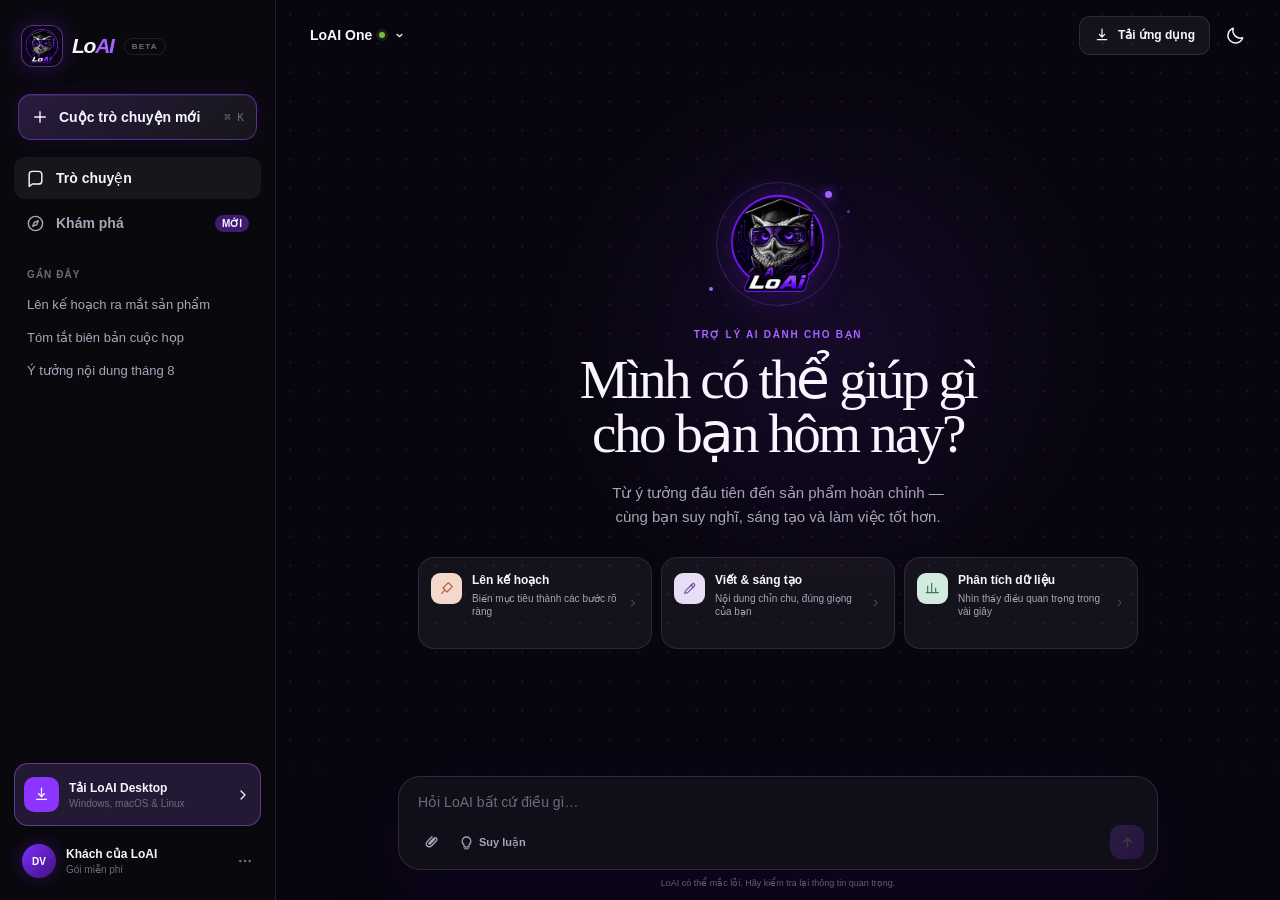
==== commit 470f0b2b: "Fix LoAI logo sizing and placement" ====
--- a/index.html
+++ b/index.html
@@ -7,7 +7,7 @@
     <meta name="theme-color" content="#07050e" />
     <title>LoAI — Nghĩ lớn hơn. Làm nhanh hơn.</title>
     <link rel="icon" href="assets/owl.png" type="image/png" />
-    <link rel="stylesheet" href="styles.css" />
+    <link rel="stylesheet" href="styles.css?v=20260812-2" />
   </head>
   <body>
     <a class="skip-link" href="#main">Chuyển tới nội dung</a>
@@ -137,6 +137,6 @@
       </main>
     </div>
 
-    <script src="app.js"></script>
+    <script src="app.js?v=20260812-2"></script>
   </body>
 </html>
--- a/styles.css
+++ b/styles.css
@@ -58,10 +58,10 @@
 .app-shell { display: flex; height: 100dvh; }
 
 .sidebar { width: var(--sidebar-width); flex: 0 0 var(--sidebar-width); display: flex; flex-direction: column; padding: 20px 14px 12px; background: var(--panel); border-right: 1px solid var(--line); z-index: 30; }
-.sidebar-top { height: 44px; display: flex; align-items: center; justify-content: space-between; padding: 0 6px 0 9px; }
+.sidebar-top { min-height: 52px; display: flex; align-items: center; justify-content: space-between; padding: 0 6px 0 7px; }
 .brand { display: inline-flex; align-items: center; gap: 9px; font-size: 20px; font-weight: 750; letter-spacing: -0.04em; }
-.brand-mark { display: grid; place-items: center; width: 38px; height: 38px; overflow: hidden; border: 1px solid rgba(160, 93, 255, .55); border-radius: 12px; background: #0b0713; box-shadow: 0 0 24px var(--glow); }
-.brand-mark img { width: 47px; height: 47px; object-fit: contain; }
+.brand-mark { display: grid; place-items: center; width: 42px; height: 42px; flex: 0 0 42px; padding: 2px; border: 1px solid rgba(160, 93, 255, .48); border-radius: 12px; background: #0b0713; box-shadow: 0 0 24px var(--glow); }
+.brand-mark img { display: block; width: 100%; height: 100%; object-fit: contain; }
 .brand-word { font-size: 21px; font-style: italic; letter-spacing: -.06em; }
 .brand-word i { font-style: inherit; color: var(--text); }
 .brand-word b { color: var(--accent-strong); }
@@ -116,8 +116,8 @@
 .hero-orbit { position: relative; width: 126px; height: 126px; display: grid; place-items: center; margin-bottom: 22px; }
 .orbit-ring { position: absolute; inset: 1px; border: 1px solid color-mix(in srgb, var(--accent-strong) 24%, transparent); border-radius: 50%; animation: orbit 12s linear infinite; }
 .orbit-ring::after { content: ""; position: absolute; top: 8px; right: 7px; width: 7px; height: 7px; border-radius: 50%; background: var(--accent-strong); box-shadow: 0 0 12px var(--accent); }
-.hero-mark { width: 92px; height: 92px; display: grid; place-items: center; overflow: hidden; border: 1px solid color-mix(in srgb, var(--accent-strong) 55%, transparent); border-radius: 50%; background: #08050e; box-shadow: 0 0 36px var(--glow); }
-.hero-mark img { width: 105px; height: 105px; object-fit: contain; }
+.hero-mark { width: 104px; height: 104px; display: grid; place-items: center; border-radius: 24px; background: transparent; filter: drop-shadow(0 0 18px var(--glow)); }
+.hero-mark img { display: block; width: 100%; height: 100%; object-fit: contain; }
 .spark { position: absolute; border-radius: 50%; background: var(--accent-strong); }
 .spark-one { width: 4px; height: 4px; left: -6px; bottom: 16px; }
 .spark-two { width: 3px; height: 3px; right: -9px; top: 29px; opacity: .55; }
@@ -142,8 +142,8 @@
 .message.user { justify-content: flex-end; }
 .message-bubble { max-width: min(610px, 88%); font-size: 15px; line-height: 1.65; }
 .user .message-bubble { padding: 11px 16px; border: 1px solid var(--line); border-radius: 18px 18px 5px 18px; background: var(--card-solid); }
-.assistant-avatar { width: 34px; height: 34px; flex: 0 0 auto; display: grid; place-items: center; overflow: hidden; border: 1px solid color-mix(in srgb, var(--accent) 55%, var(--line)); border-radius: 11px; background: #08050e; box-shadow: 0 0 16px var(--glow); }
-.assistant-avatar img { width: 39px; height: 39px; object-fit: contain; }
+.assistant-avatar { width: 36px; height: 36px; flex: 0 0 auto; display: grid; place-items: center; padding: 2px; border: 1px solid color-mix(in srgb, var(--accent) 55%, var(--line)); border-radius: 11px; background: #08050e; box-shadow: 0 0 16px var(--glow); }
+.assistant-avatar img { display: block; width: 100%; height: 100%; object-fit: contain; }
 .assistant .message-bubble { padding-top: 3px; }
 .assistant .message-bubble p { margin: 0; }
 .typing { display: inline-flex; gap: 4px; align-items: center; height: 24px; }
@@ -195,8 +195,7 @@
 @media (max-width: 520px) {
   .welcome { padding-top: 22px; }
   .hero-orbit { width: 74px; height: 74px; margin-bottom: 18px; }
-  .hero-mark { width: 55px; height: 55px; border-radius: 18px; }
-  .hero-mark svg { width: 36px; }
+  .hero-mark { width: 62px; height: 62px; border-radius: 16px; }
   .welcome h1 { font-size: 37px; }
   .hero-copy { margin: 16px 0 21px; font-size: 13px; }
   .desktop-break { display: none; }
